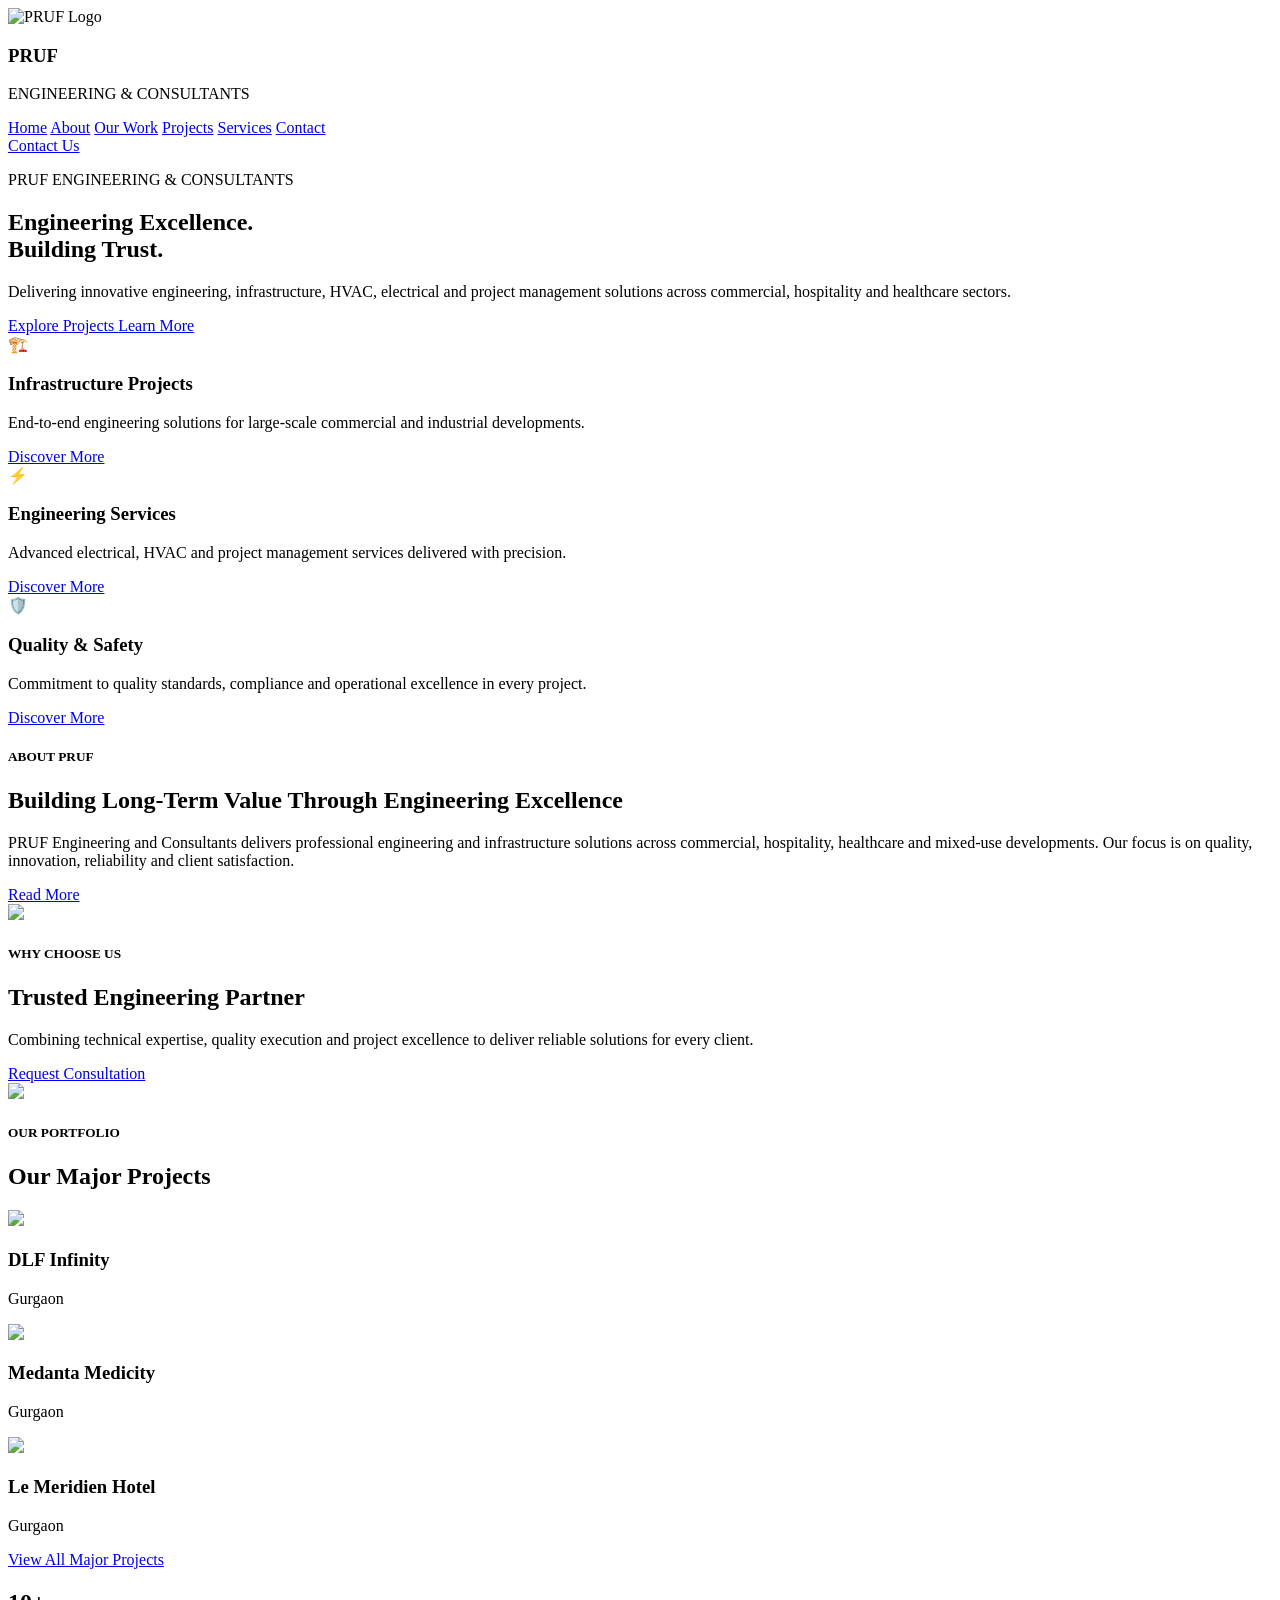
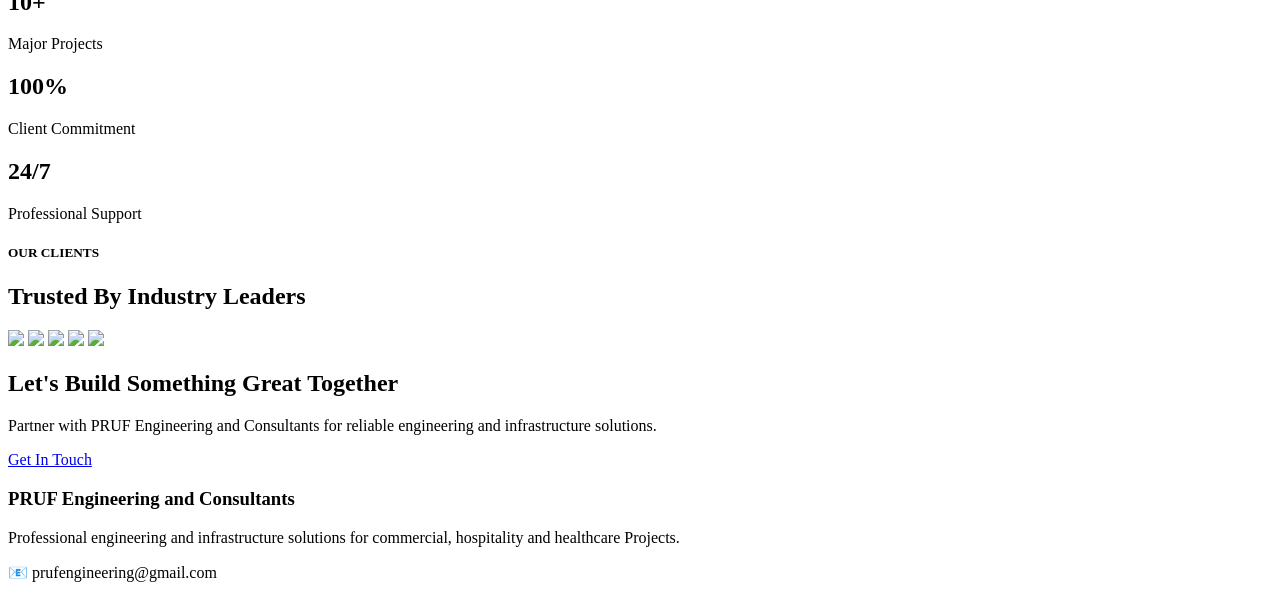
==== index.html @ b4ef23fe "Add files via upload" ====
<!DOCTYPE html>
<html lang="en">

<head>
<meta charset="UTF-8">
<meta name="viewport" content="width=device-width, initial-scale=1.0">

<title>PRUF Engineering and Consultants</title>

<link rel="stylesheet" href="css/style.css">
<link rel="preconnect" href="https://fonts.googleapis.com">
<link rel="preconnect" href="https://fonts.gstatic.com" crossorigin>

<link href="https://fonts.googleapis.com/css2?family=Poppins:wght@300;400;500;600;700;800&display=swap" rel="stylesheet">

</head>

<body>

<!-- ==========================
NAVBAR
=========================== -->

<header>

<div class="logo">

<img src="images/logo.png" alt="PRUF Logo">

<div class="logo-text">

<h3>PRUF</h3>

<p>ENGINEERING & CONSULTANTS</p>

</div>

</div>

<nav>

<a href="index.html">Home</a>

<a href="about.html">About</a>

<a href="our-work.html">Our Work</a>

<a href="Projects.html">Projects</a>

<a href="services.html">Services</a>

<a href="contact.html">Contact</a>

</nav>

<a href="contact.html" class="nav-btn">
Contact Us
</a>

</header>

<!-- ==========================
HERO
=========================== -->

<section class="hero">

<div class="hero-content">

<p class="hero-tag">
PRUF ENGINEERING & CONSULTANTS
</p>

<h1>

Engineering Excellence.<br>
Building Trust.

</h1>

<p class="hero-text">

Delivering innovative engineering, infrastructure,
HVAC, electrical and project management solutions
across commercial, hospitality and healthcare sectors.

</p>

<div class="hero-buttons">

<a href="Projects.html" class="btn">
Explore Projects
</a>

<a href="about.html" class="btn-outline">
Learn More
</a>

</div>

</div>

</section>

<!-- ==========================
FLOATING CARDS
=========================== -->

<section class="floating-services">

<div class="service-card">

<div class="icon-circle">
🏗️
</div>

<h3>Infrastructure Projects</h3>

<p>

End-to-end engineering solutions for large-scale
commercial and industrial developments.

</p>

<a href="services.html">
Discover More
</a>

</div>

<div class="service-card">

<div class="icon-circle">
⚡
</div>

<h3>Engineering Services</h3>

<p>

Advanced electrical, HVAC and project management
services delivered with precision.

</p>

<a href="services.html">
Discover More
</a>

</div>

<div class="service-card">

<div class="icon-circle">
🛡️
</div>

<h3>Quality & Safety</h3>

<p>

Commitment to quality standards, compliance
and operational excellence in every project.

</p>

<a href="services.html">
Discover More
</a>

</div>

</section>

<!-- ==========================
ABOUT SECTION
=========================== -->

<section class="about-home">

<div class="about-text">

<h5>
ABOUT PRUF
</h5>

<h2>

Building Long-Term Value Through
Engineering Excellence

</h2>

<p>

PRUF Engineering and Consultants delivers
professional engineering and infrastructure
solutions across commercial, hospitality,
healthcare and mixed-use developments.

Our focus is on quality, innovation,
reliability and client satisfaction.

</p>

<a href="about.html" class="btn">

Read More

</a>

</div>

<div class="about-image">

<img src="images/Projects/dlf-infinity.jpg">

</div>

</section>

<!-- ==========================
ESTIMATE SECTION
=========================== -->

<section class="estimate-section">

<div class="estimate-left">

<h5>
WHY CHOOSE US
</h5>

<h2>

Trusted Engineering
Partner

</h2>

<p>

Combining technical expertise, quality execution
and project excellence to deliver reliable solutions
for every client.

</p>

<a href="contact.html" class="btn">

Request Consultation

</a>

</div>

<div class="estimate-right">

<img src="images/estimate-section.jpg">

</div>

</section>

<!-- ==========================
Our Major Projects
=========================== -->

<section class="featured-Projects">

<div class="section-header">

<h5>
OUR PORTFOLIO
</h5>

<h2>

Our Major Projects

</h2>

</div>

<div class="project-grid">

<div class="project-card">

<img src="images/Projects/dlf-infinity.jpg">

<div class="project-content">

<h3>DLF Infinity</h3>

<p>Gurgaon</p>

</div>

</div>

<div class="project-card">

<img src="images/Projects/medanta.jpg">

<div class="project-content">

<h3>Medanta Medicity</h3>

<p>Gurgaon</p>

</div>

</div>

<div class="project-card">

<img src="images/Projects/le-meridien.jpg">

<div class="project-content">

<h3>Le Meridien Hotel</h3>

<p>Gurgaon</p>

</div>

</div>

</div>

<div class="center-btn">

<a href="Projects.html" class="btn">

View All Major Projects

</a>

</div>

</section>

<!-- ==========================
STATS
=========================== -->

<section class="stats">

<div class="stat-box">

<h2>10+</h2>

<p>
Major Projects
</p>

</div>

<div class="stat-box">

<h2>100%</h2>

<p>
Client Commitment
</p>

</div>

<div class="stat-box">

<h2>24/7</h2>

<p>
Professional Support
</p>

</div>

</section>

<!-- ==========================
CLIENTS
=========================== -->

<section class="clients">

<div class="section-header">

<h5>
OUR CLIENTS
</h5>

<h2>

Trusted By Industry Leaders

</h2>

</div>

<div class="client-logos">

<img src="images/clients/dlf.png">

<img src="images/clients/medanta.png">

<img src="images/clients/raheja.png">

<img src="images/clients/lalit.png">

<img src="images/clients/tvtoday.png">

</div>

</section>

<!-- ==========================
CONTACT CTA
=========================== -->

<section class="cta">

<h2>

Let's Build Something Great Together

</h2>

<p>

Partner with PRUF Engineering and Consultants
for reliable engineering and infrastructure solutions.

</p>

<a href="contact.html" class="btn">

Get In Touch

</a>

</section>

<!-- ==========================
FOOTER
=========================== -->

<footer>

<div class="footer-content">

<h3>
PRUF Engineering and Consultants
</h3>

<p>

Professional engineering and infrastructure
solutions for commercial, hospitality and
healthcare Projects.

</p>

<p>

📧 prufengineering@gmail.com

</p>

</div>

</footer>

<script src="js/script.js"></script>

</body>

</html>
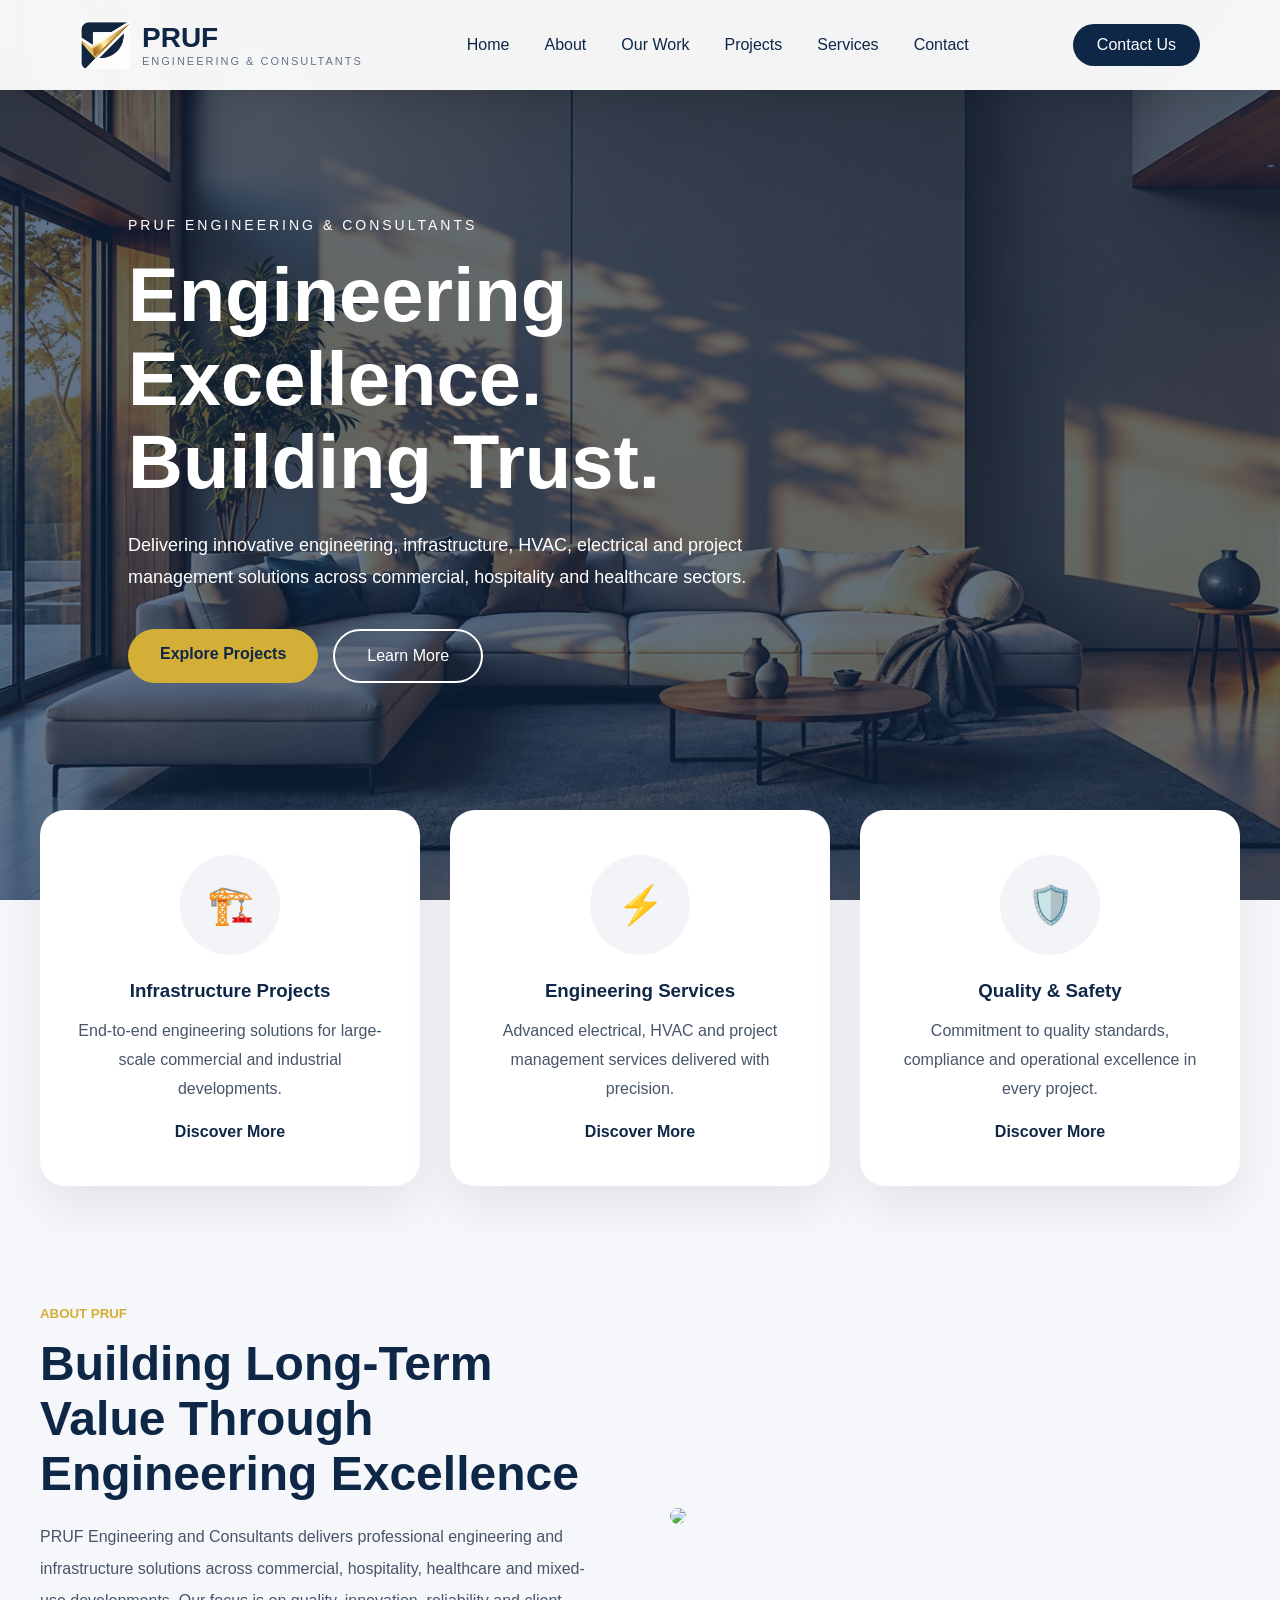
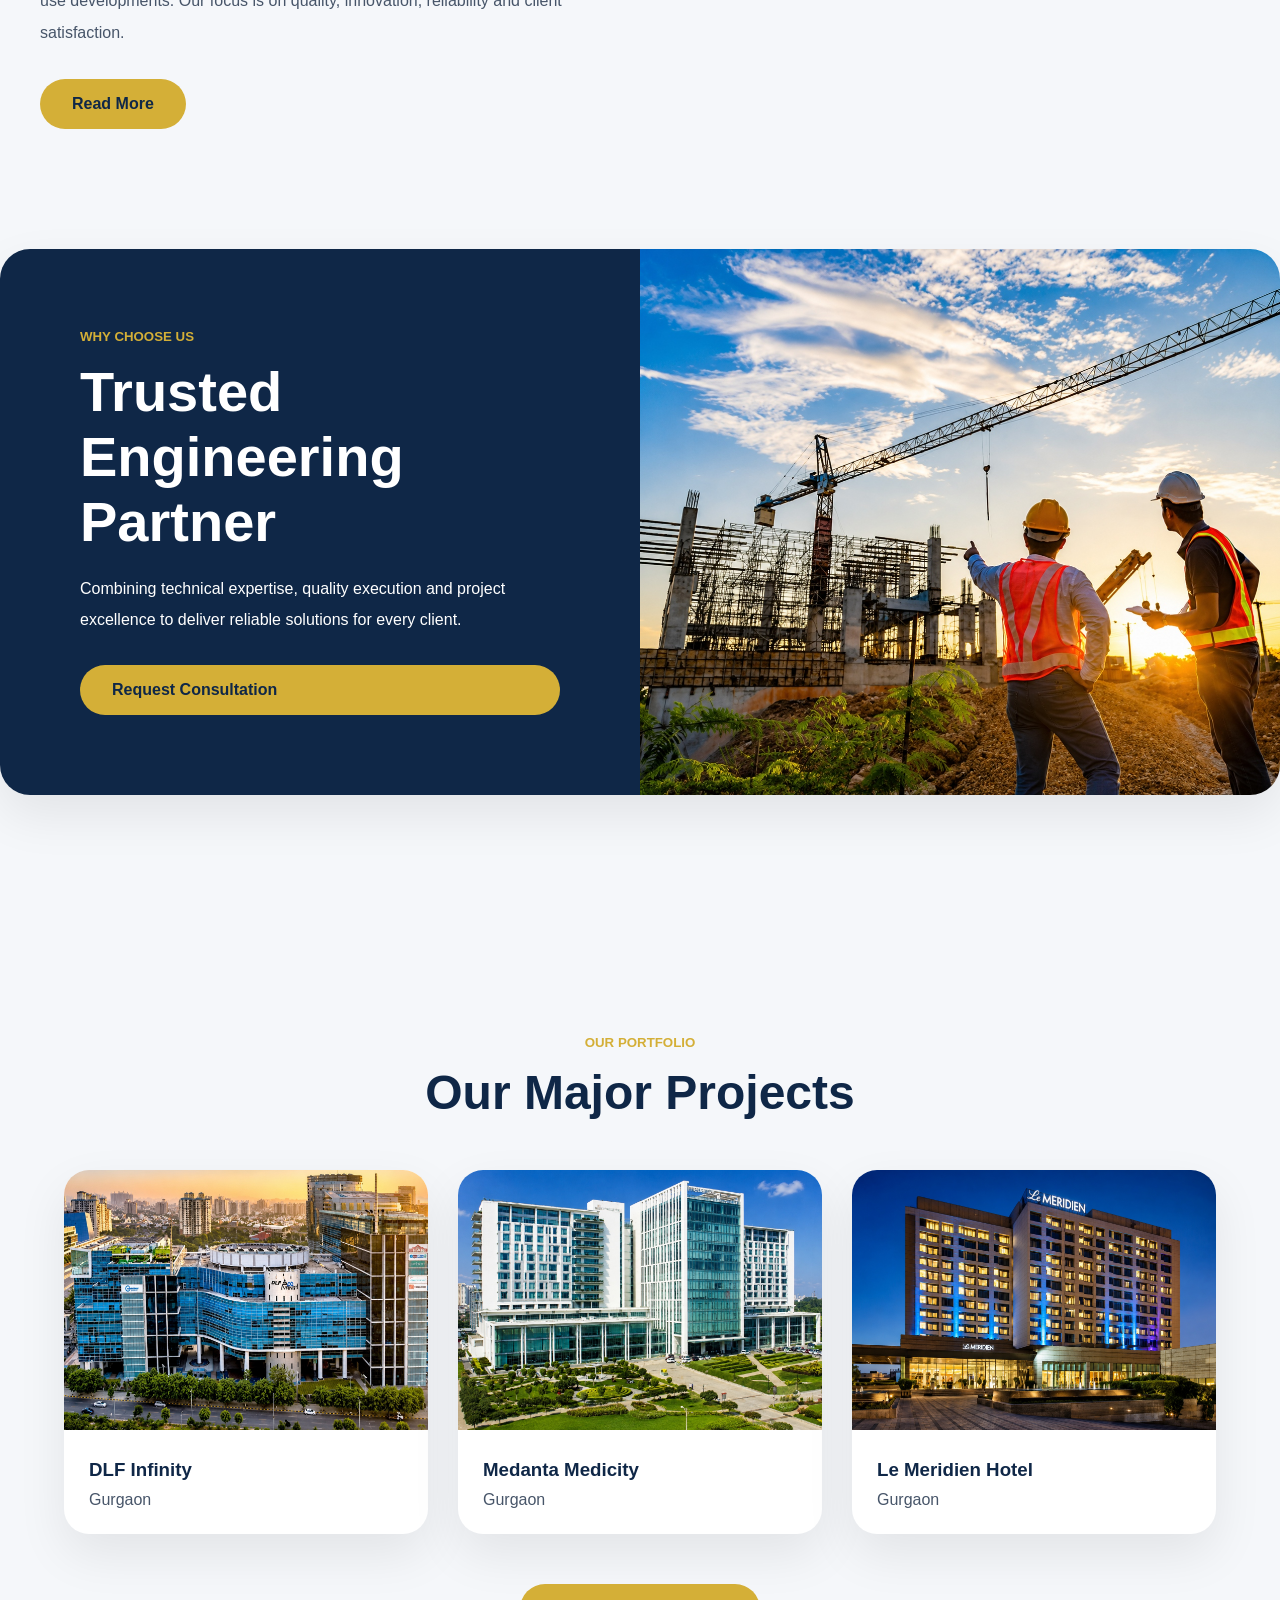
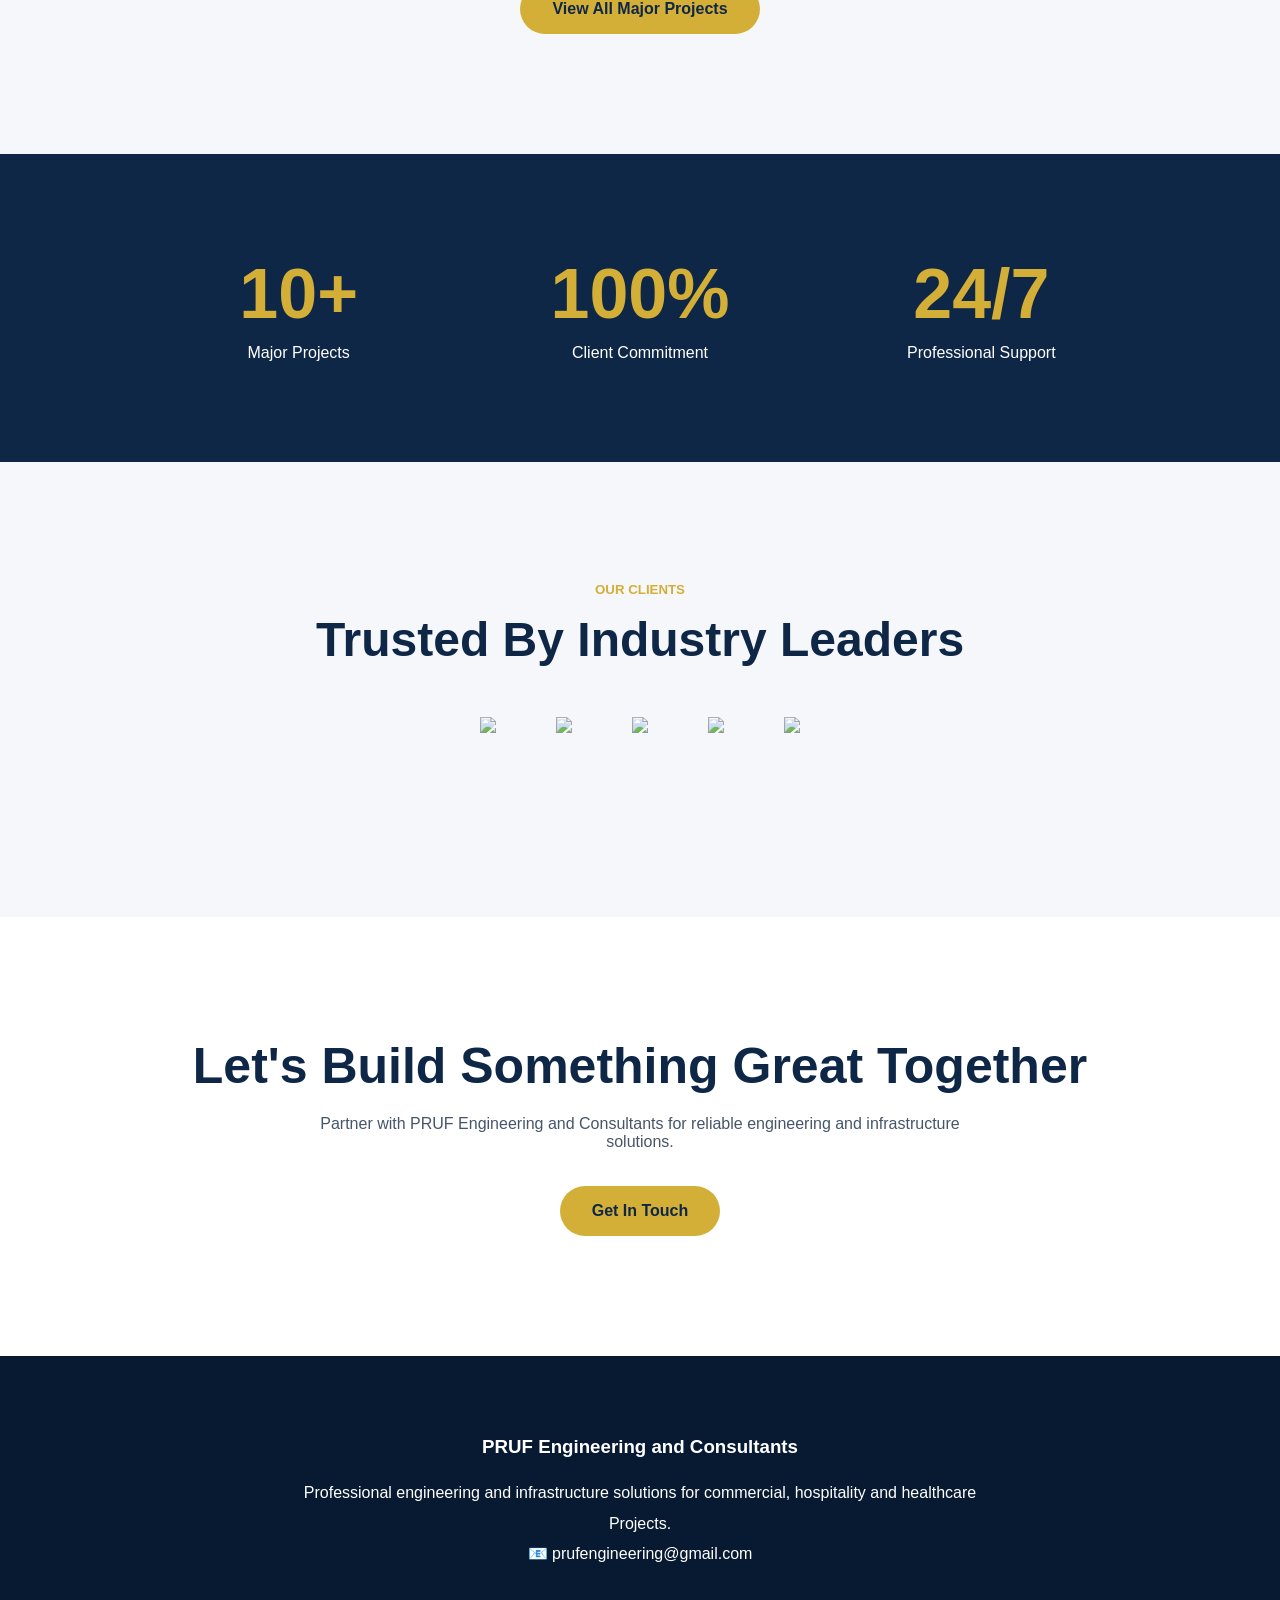
==== commit e2af0e22: "Add files via upload" ====
--- a/index.html
+++ b/index.html
@@ -45,7 +45,7 @@
 
 <a href="our-work.html">Our Work</a>
 
-<a href="Projects.html">Projects</a>
+<a href="projects.html">Projects</a>
 
 <a href="services.html">Services</a>
 
@@ -287,7 +287,7 @@
 
 <div class="project-card">
 
-<img src="images/Projects/dlf-infinity.jpg">
+<img src="images/projects/dlf-infinity.jpg">
 
 <div class="project-content">
 
@@ -301,7 +301,7 @@
 
 <div class="project-card">
 
-<img src="images/Projects/medanta.jpg">
+<img src="images/projects/medanta.jpg">
 
 <div class="project-content">
 
@@ -315,7 +315,7 @@
 
 <div class="project-card">
 
-<img src="images/Projects/le-meridien.jpg">
+<img src="images/projects/le-meridien.jpg">
 
 <div class="project-content">
 
@@ -331,7 +331,7 @@
 
 <div class="center-btn">
 
-<a href="Projects.html" class="btn">
+<a href="projects.html" class="btn">
 
 View All Major Projects
 
--- a/css/style.css
+++ b/css/style.css
@@ -0,0 +1,1041 @@
+/* =========================
+   GLOBAL
+========================= */
+
+*{
+margin:0;
+padding:0;
+box-sizing:border-box;
+font-family:'Poppins',sans-serif;
+}
+
+:root{
+
+--navy:#0F2747;
+--navy-light:#1A3B69;
+--gold:#D4AF37;
+--white:#ffffff;
+--light:#F5F7FA;
+--text:#475569;
+
+}
+
+html{
+scroll-behavior:smooth;
+}
+
+body{
+background:var(--light);
+overflow-x:hidden;
+color:var(--text);
+}
+
+/* =========================
+   HEADER
+========================= */
+
+header{
+
+position:fixed;
+
+top:0;
+left:0;
+
+width:100%;
+
+height:90px;
+
+display:flex;
+justify-content:space-between;
+align-items:center;
+
+padding:0 80px;
+
+background:rgba(255,255,255,.95);
+
+backdrop-filter:blur(15px);
+
+box-shadow:
+0 4px 20px rgba(0,0,0,.08);
+
+z-index:1000;
+}
+
+.logo{
+
+display:flex;
+align-items:center;
+gap:12px;
+}
+
+.logo img{
+
+width:55px;
+height:55px;
+
+object-fit:contain;
+}
+
+.logo-text{
+
+display:flex;
+flex-direction:column;
+
+line-height:1;
+}
+
+.logo-text h3{
+
+font-size:28px;
+
+font-weight:700;
+
+color:var(--navy);
+
+margin:0;
+}
+
+.logo-text p{
+
+font-size:11px;
+
+letter-spacing:2px;
+
+text-transform:uppercase;
+
+color:#64748B;
+
+margin-top:4px;
+}
+
+.logo img{
+
+width:50px;
+height:50px;
+
+object-fit:contain;
+}
+
+nav{
+
+display:flex;
+gap:35px;
+}
+
+nav a{
+
+text-decoration:none;
+
+color:var(--navy);
+
+font-weight:500;
+
+transition:.3s;
+}
+
+nav a:hover{
+
+color:var(--gold);
+}
+
+.nav-btn{
+
+background:var(--navy);
+
+color:white;
+
+padding:12px 24px;
+
+border-radius:50px;
+
+text-decoration:none;
+}
+
+/* =========================
+   HERO
+========================= */
+
+.hero{
+
+height:100vh;
+
+background:
+linear-gradient(
+rgba(15,39,71,.65),
+rgba(15,39,71,.65)
+),
+url('../images/hero.jpg');
+
+background-size:cover;
+background-position:center;
+
+display:flex;
+align-items:center;
+
+padding:0 10%;
+}
+
+.hero-content{
+
+max-width:700px;
+
+color:white;
+}
+
+.hero-tag{
+
+letter-spacing:3px;
+
+font-size:14px;
+
+margin-bottom:20px;
+}
+
+.hero h1{
+
+font-size:76px;
+
+line-height:1.1;
+
+margin-bottom:25px;
+}
+
+.hero-text{
+
+font-size:18px;
+
+line-height:1.8;
+
+margin-bottom:35px;
+}
+
+.hero-buttons{
+
+display:flex;
+gap:15px;
+}
+
+.btn{
+
+display:inline-block;
+
+background:var(--gold);
+
+color:var(--navy);
+
+padding:16px 32px;
+
+border-radius:50px;
+
+font-weight:600;
+
+text-decoration:none;
+
+transition:.3s;
+}
+
+.btn:hover{
+
+transform:translateY(-4px);
+}
+
+.btn-outline{
+
+display:inline-block;
+
+border:2px solid white;
+
+padding:16px 32px;
+
+border-radius:50px;
+
+text-decoration:none;
+
+color:white;
+}
+
+/* =========================
+   FLOATING CARDS
+========================= */
+
+.floating-services{
+
+max-width:1300px;
+
+margin:auto;
+
+margin-top:-90px;
+
+display:grid;
+
+grid-template-columns:
+repeat(3,1fr);
+
+gap:30px;
+
+padding:0 40px;
+
+position:relative;
+z-index:100;
+}
+
+.service-card{
+
+background:white;
+
+padding:45px 35px;
+
+border-radius:25px;
+
+text-align:center;
+
+box-shadow:
+0 20px 50px rgba(0,0,0,.08);
+
+transition:.3s;
+}
+
+.service-card:hover{
+
+transform:translateY(-10px);
+}
+
+.icon-circle{
+
+width:100px;
+height:100px;
+
+border-radius:50%;
+
+background:#F2F4F7;
+
+display:flex;
+justify-content:center;
+align-items:center;
+
+font-size:38px;
+
+margin:auto;
+
+margin-bottom:25px;
+}
+
+.service-card h3{
+
+color:var(--navy);
+
+margin-bottom:15px;
+}
+
+.service-card p{
+
+line-height:1.8;
+}
+
+.service-card a{
+
+display:inline-block;
+
+margin-top:20px;
+
+color:var(--navy);
+
+text-decoration:none;
+
+font-weight:600;
+}
+
+/* =========================
+   ABOUT HOME
+========================= */
+
+.about-home{
+
+max-width:1300px;
+
+margin:120px auto;
+
+display:grid;
+
+grid-template-columns:
+1fr 1fr;
+
+gap:60px;
+
+align-items:center;
+
+padding:0 40px;
+}
+
+.about-image img{
+
+width:100%;
+
+border-radius:25px;
+
+box-shadow:
+0 20px 50px rgba(0,0,0,.08);
+}
+
+.about-text h5{
+
+color:var(--gold);
+
+margin-bottom:15px;
+}
+
+.about-text h2{
+
+font-size:48px;
+
+color:var(--navy);
+
+margin-bottom:20px;
+}
+
+.about-text p{
+
+line-height:2;
+
+margin-bottom:30px;
+}
+
+/* =========================
+   ESTIMATE SECTION
+========================= */
+
+.estimate-section{
+
+max-width:1300px;
+
+margin:120px auto;
+
+display:grid;
+
+grid-template-columns:
+1fr 1fr;
+
+overflow:hidden;
+
+border-radius:30px;
+
+box-shadow:
+0 20px 50px rgba(0,0,0,.08);
+}
+
+.estimate-left{
+
+background:var(--navy);
+
+padding:80px;
+
+color:white;
+
+display:flex;
+
+flex-direction:column;
+
+justify-content:center;
+}
+
+.estimate-left h5{
+
+color:var(--gold);
+
+margin-bottom:15px;
+}
+
+.estimate-left h2{
+
+font-size:56px;
+
+margin-bottom:20px;
+}
+
+.estimate-left p{
+
+line-height:1.9;
+
+margin-bottom:30px;
+}
+
+.estimate-right img{
+
+width:100%;
+height:100%;
+
+object-fit:cover;
+
+display:block;
+}
+
+/* =========================
+   SECTION HEADER
+========================= */
+
+.section-header{
+
+text-align:center;
+
+margin-bottom:50px;
+}
+
+.section-header h5{
+
+color:var(--gold);
+
+margin-bottom:15px;
+}
+
+.section-header h2{
+
+font-size:48px;
+
+color:var(--navy);
+}
+
+/* =========================
+   Projects
+========================= */
+
+.featured-Projects{
+
+padding:120px 5%;
+}
+
+.project-grid{
+
+display:grid;
+
+grid-template-columns:
+repeat(3,1fr);
+
+gap:30px;
+}
+
+.project-card{
+
+background:white;
+
+border-radius:25px;
+
+overflow:hidden;
+
+box-shadow:
+0 20px 50px rgba(0,0,0,.08);
+
+transition:.3s;
+}
+
+.project-card:hover{
+
+transform:translateY(-10px);
+}
+
+.project-card img{
+
+width:100%;
+height:260px;
+
+object-fit:cover;
+}
+
+.project-content{
+
+padding:25px;
+}
+
+.project-content h3{
+
+color:var(--navy);
+
+margin-bottom:10px;
+}
+
+.center-btn{
+
+text-align:center;
+
+margin-top:50px;
+}
+
+/* =========================
+   STATS
+========================= */
+
+.stats{
+
+background:var(--navy);
+
+padding:100px 10%;
+
+display:grid;
+
+grid-template-columns:
+repeat(3,1fr);
+
+text-align:center;
+}
+
+.stat-box h2{
+
+font-size:70px;
+
+color:var(--gold);
+
+margin-bottom:10px;
+}
+
+.stat-box p{
+
+color:white;
+}
+
+/* =========================
+   CLIENTS
+========================= */
+
+.clients{
+
+padding:120px 5%;
+}
+
+.client-logos{
+
+display:flex;
+
+justify-content:center;
+align-items:center;
+gap:60px;
+
+flex-wrap:wrap;
+}
+
+.client-logos img{
+
+height:80px;
+
+opacity:.85;
+
+transition:.3s;
+}
+
+.client-logos img:hover{
+
+opacity:1;
+}
+
+/* =========================
+   CTA
+========================= */
+
+.cta{
+
+background:white;
+
+padding:120px 20px;
+
+text-align:center;
+}
+
+.cta h2{
+
+font-size:50px;
+
+color:var(--navy);
+
+margin-bottom:20px;
+}
+
+.cta p{
+
+max-width:700px;
+
+margin:auto;
+
+margin-bottom:35px;
+}
+
+/* =========================
+   FOOTER
+========================= */
+
+footer{
+
+background:#081A32;
+
+padding:80px 20px;
+
+color:white;
+
+text-align:center;
+}
+
+.footer-content{
+
+max-width:700px;
+
+margin:auto;
+}
+
+.footer-content h3{
+
+margin-bottom:20px;
+}
+
+.footer-content p{
+
+line-height:1.9;
+}
+
+/* =========================
+   RESPONSIVE
+========================= */
+
+@media(max-width:992px){
+
+.hero h1{
+font-size:52px;
+}
+
+.floating-services{
+grid-template-columns:1fr;
+}
+
+.about-home{
+grid-template-columns:1fr;
+}
+
+.estimate-section{
+grid-template-columns:1fr;
+}
+
+.project-grid{
+grid-template-columns:1fr;
+}
+
+.stats{
+grid-template-columns:1fr;
+gap:40px;
+}
+
+header{
+padding:0 20px;
+}
+
+nav{
+display:none;
+}
+
+}
+
+@media(max-width:768px){
+
+.hero{
+padding:0 25px;
+}
+
+.hero-buttons{
+flex-direction:column;
+}
+
+.hero h1{
+font-size:42px;
+}
+
+.section-header h2{
+font-size:36px;
+}
+
+.about-text h2{
+font-size:36px;
+}
+
+.estimate-left h2{
+font-size:40px;
+}
+
+.cta h2{
+font-size:38px;
+}
+
+}
+/* ==========================
+OUR WORK PAGE
+========================== */
+
+.work-hero{
+
+height:450px;
+
+background:
+linear-gradient(
+rgba(15,39,71,.85),
+rgba(15,39,71,.85)
+),
+url('../images/hero.jpg');
+
+background-size:cover;
+background-position:center;
+
+display:flex;
+justify-content:center;
+align-items:center;
+
+text-align:center;
+
+padding:20px;
+}
+
+.work-hero-content{
+
+max-width:800px;
+
+color:white;
+}
+
+.work-hero-content h5{
+
+color:var(--gold);
+
+letter-spacing:3px;
+
+margin-bottom:15px;
+}
+
+.work-hero-content h1{
+
+font-size:60px;
+
+margin-bottom:20px;
+}
+
+.work-hero-content p{
+
+line-height:1.8;
+}
+
+.category-grid{
+
+padding:100px 8%;
+
+display:grid;
+
+grid-template-columns:
+repeat(auto-fit,minmax(320px,1fr));
+
+gap:30px;
+}
+
+.category-card{
+
+background:white;
+
+padding:45px;
+
+border-radius:25px;
+
+box-shadow:
+0 15px 40px rgba(0,0,0,.08);
+
+text-decoration:none;
+
+transition:.3s;
+
+position:relative;
+
+overflow:hidden;
+}
+
+.category-card:hover{
+
+transform:translateY(-10px);
+}
+
+.category-card::before{
+
+content:"";
+
+position:absolute;
+
+top:0;
+left:0;
+
+width:100%;
+height:5px;
+
+background:var(--gold);
+}
+
+.category-card h3{
+
+font-size:28px;
+
+color:var(--navy);
+
+margin-bottom:15px;
+}
+
+.category-card p{
+
+color:#64748B;
+
+margin-bottom:25px;
+}
+
+.category-card span{
+
+color:var(--navy);
+
+font-weight:600;
+}
+/* ==========================
+NETFLIX PROJECT CARDS
+========================== */
+
+.project-showcase{
+
+padding:100px 8%;
+
+display:grid;
+
+grid-template-columns:
+repeat(auto-fit,minmax(350px,1fr));
+
+gap:35px;
+}
+
+.showcase-card{
+
+background:white;
+
+border-radius:25px;
+
+overflow:hidden;
+
+box-shadow:
+0 20px 50px rgba(0,0,0,.08);
+
+transition:.4s;
+
+cursor:pointer;
+}
+
+.showcase-card:hover{
+
+transform:
+translateY(-10px)
+scale(1.02);
+}
+
+.showcase-image{
+
+height:280px;
+
+overflow:hidden;
+}
+
+.showcase-image img{
+
+width:100%;
+height:100%;
+
+object-fit:cover;
+
+transition:1s;
+}
+
+.showcase-card:hover img{
+
+transform:scale(1.1);
+}
+
+.showcase-title{
+
+padding:25px;
+
+background:var(--navy);
+
+color:white;
+
+font-size:22px;
+
+font-weight:600;
+
+text-align:center;
+}
+.project-showcase{
+
+padding:100px 8%;
+
+display:grid;
+
+grid-template-columns:
+repeat(auto-fit,minmax(320px,1fr));
+
+gap:30px;
+}
+
+.showcase-card{
+
+background:white;
+
+border-radius:20px;
+
+overflow:hidden;
+
+text-decoration:none;
+
+box-shadow:
+0 15px 40px rgba(0,0,0,.08);
+
+transition:.4s;
+}
+
+.showcase-card:hover{
+
+transform:
+translateY(-10px)
+scale(1.02);
+}
+
+.showcase-image{
+
+height:260px;
+
+overflow:hidden;
+}
+
+.showcase-image img{
+
+width:100%;
+height:100%;
+
+object-fit:cover;
+
+transition:1s;
+}
+
+.showcase-card:hover img{
+
+transform:scale(1.1);
+}
+
+.showcase-title{
+
+background:var(--navy);
+
+color:white;
+
+padding:20px;
+
+font-weight:600;
+
+text-align:center;
+
+font-size:18px;
+}
+.work-hero{
+
+margin-top:90px;
+}
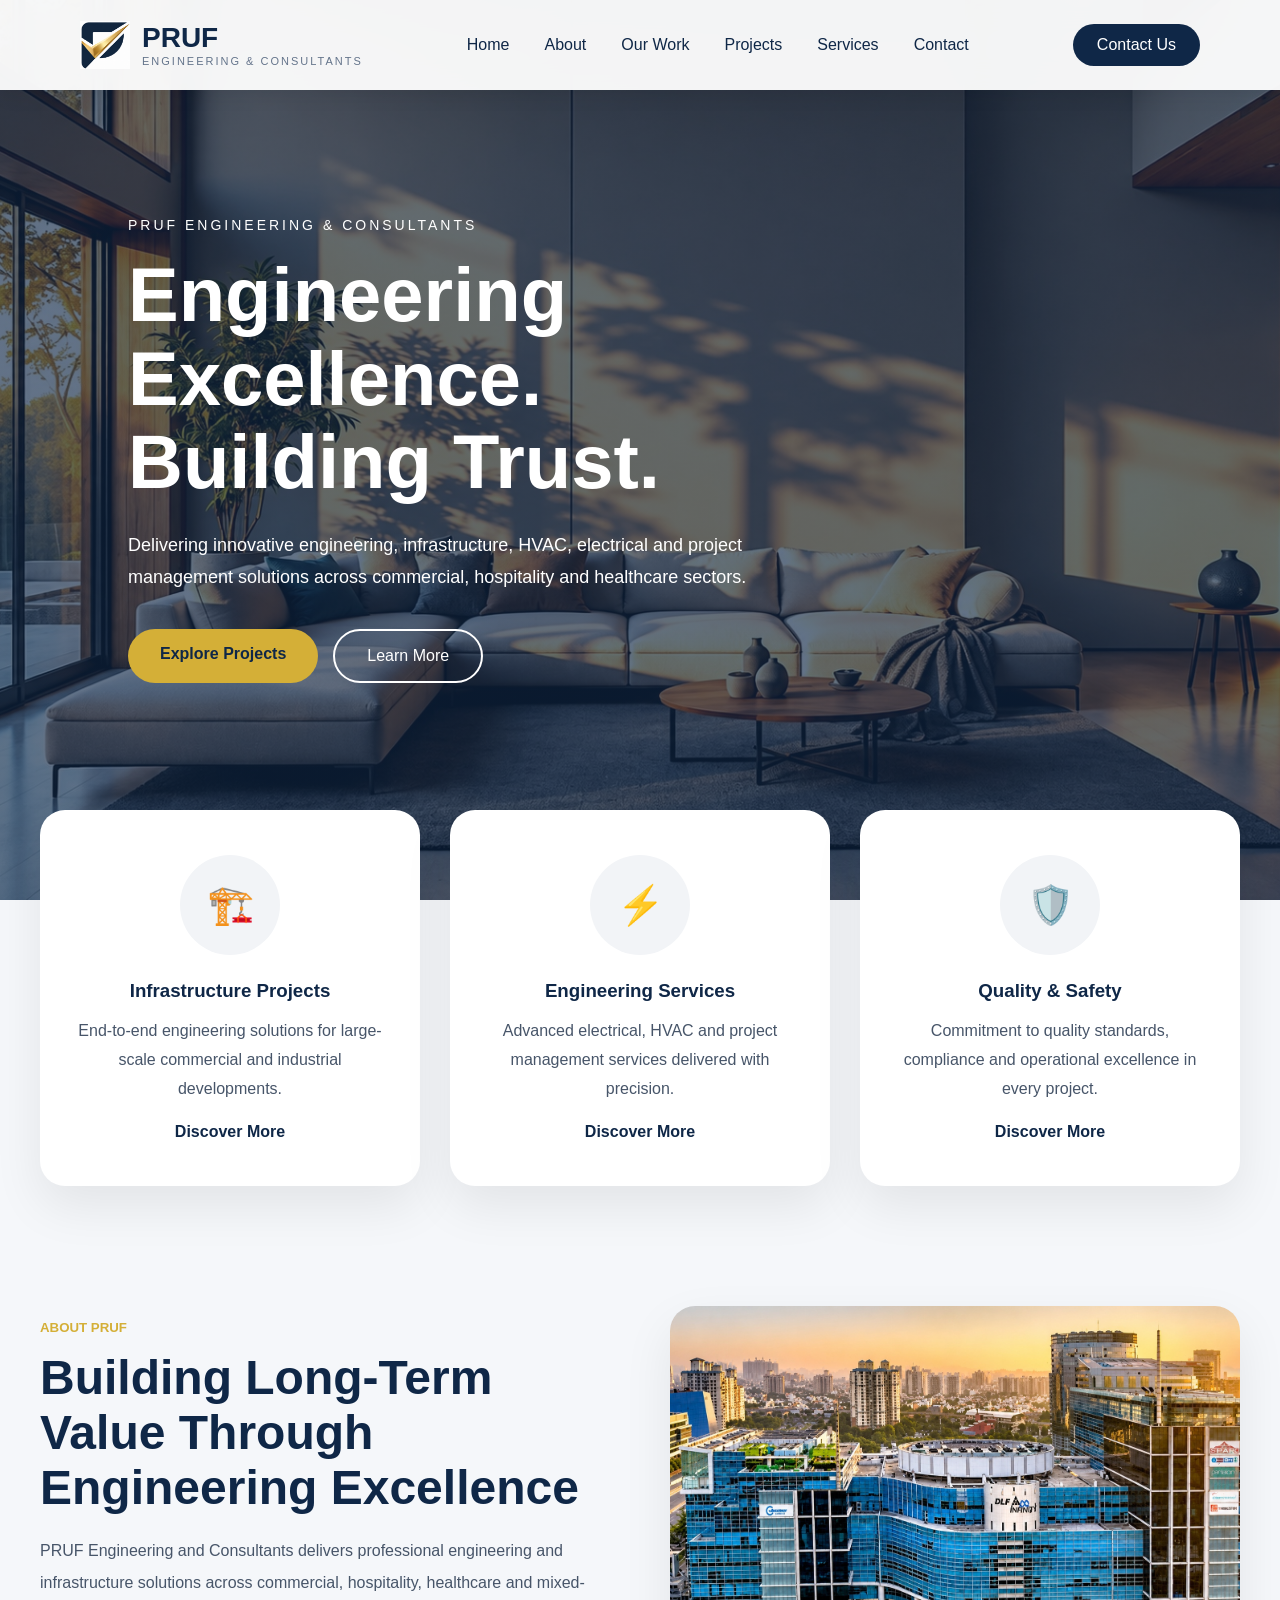
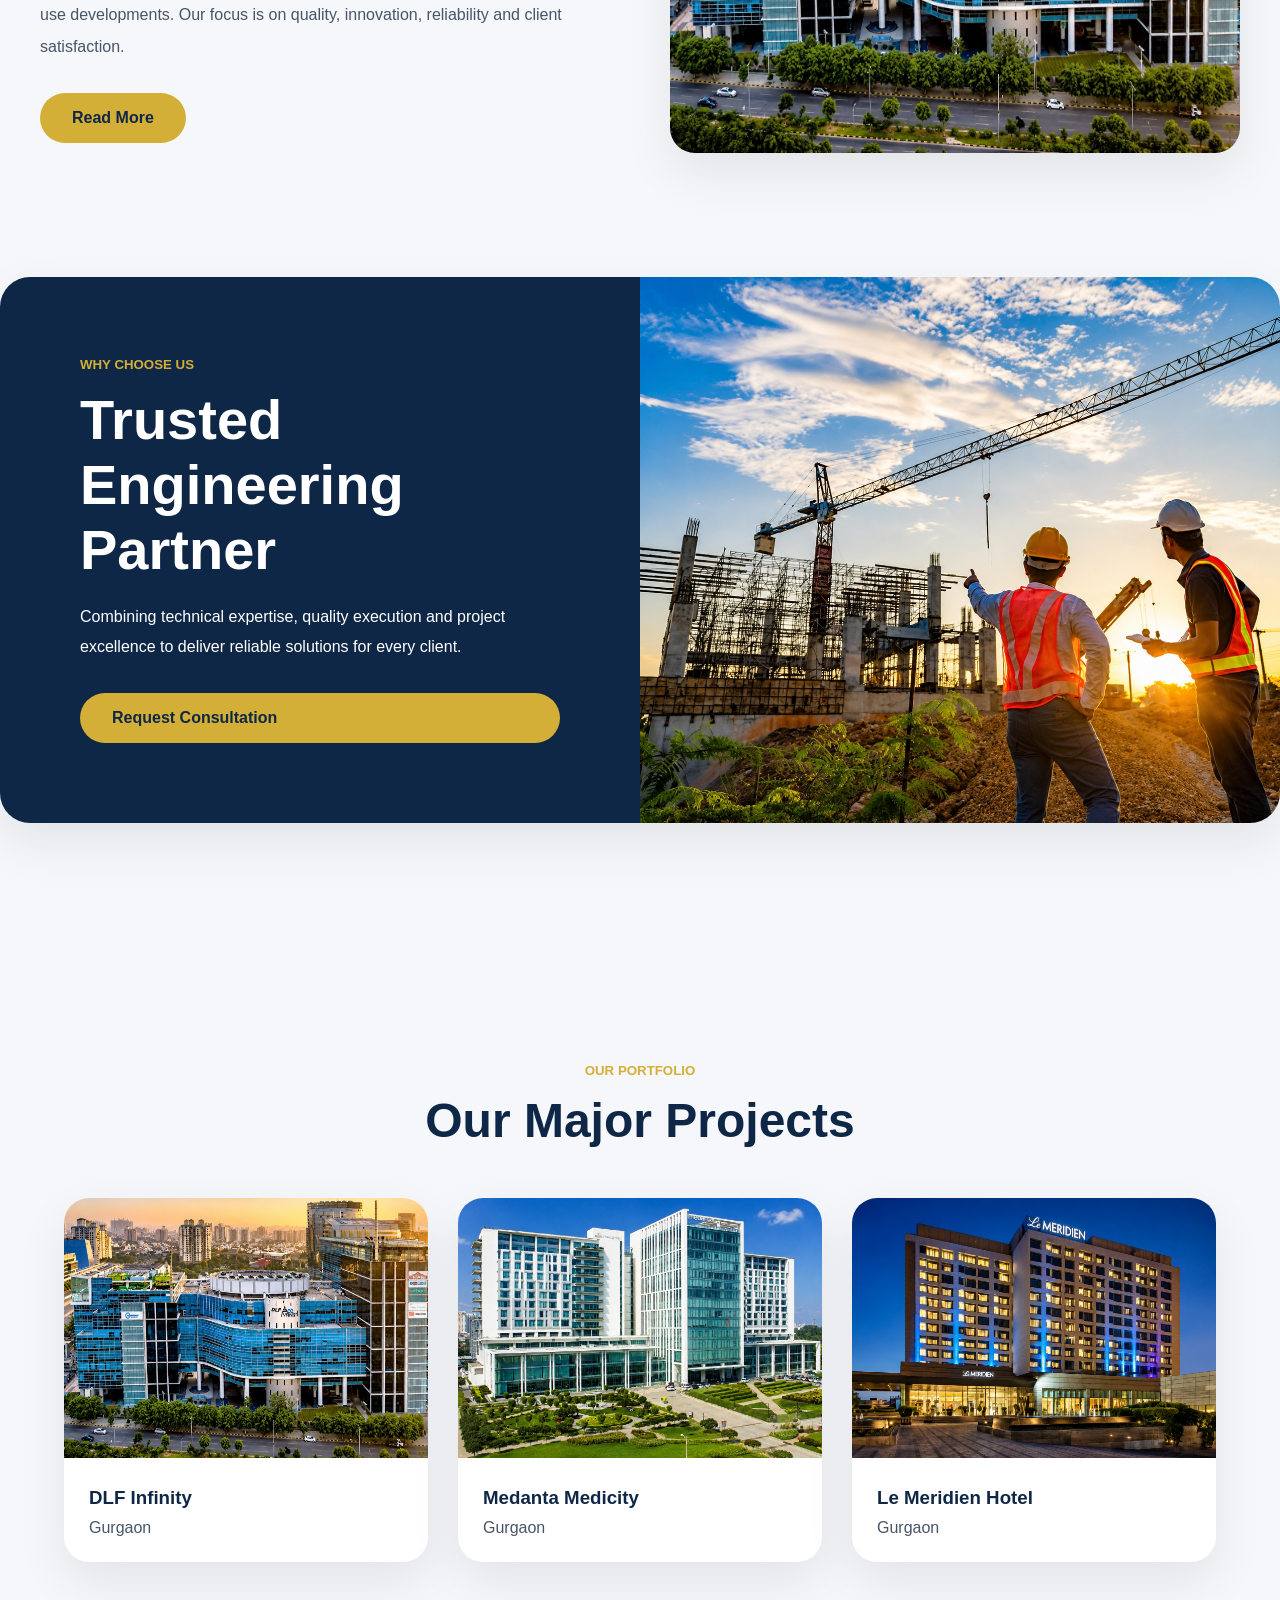
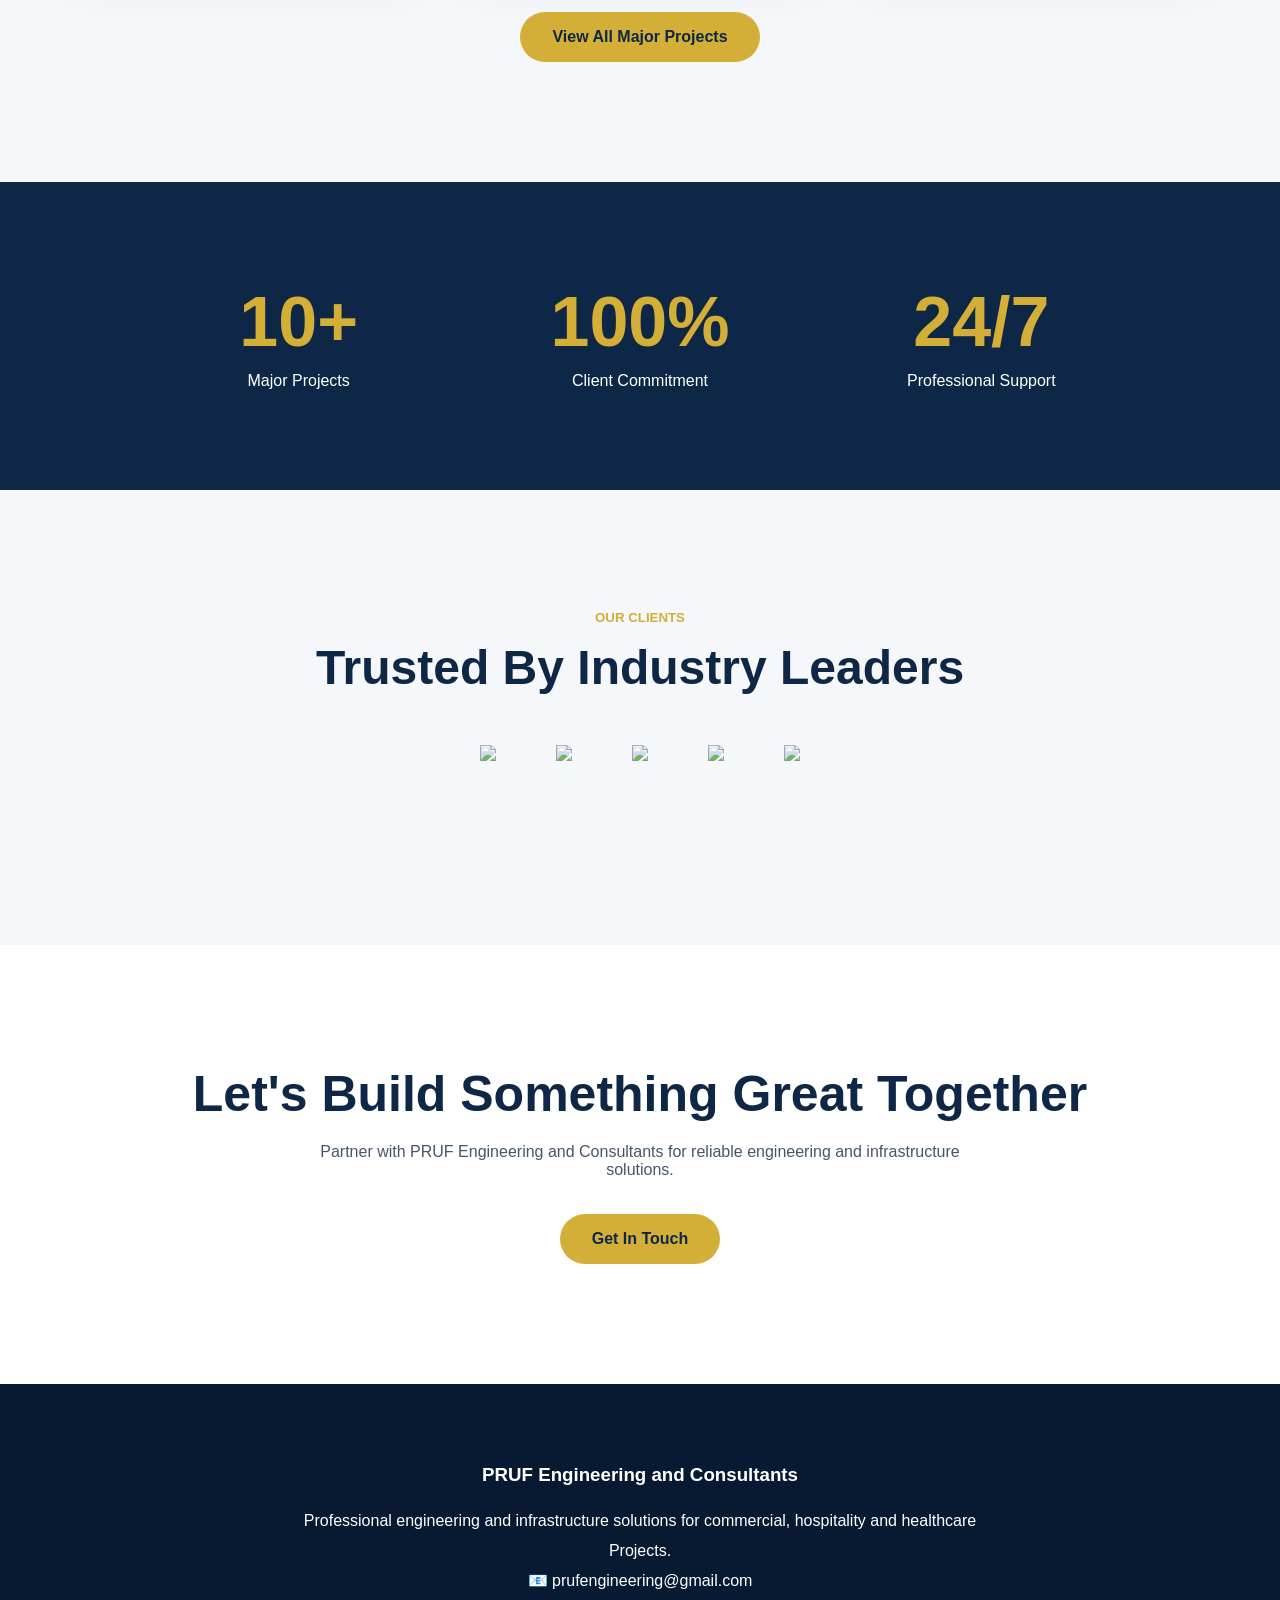
==== commit 973497ca: "Add files via upload" ====
--- a/index.html
+++ b/index.html
@@ -214,7 +214,7 @@
 
 <div class="about-image">
 
-<img src="images/Projects/dlf-infinity.jpg">
+<img src="images/projects/dlf-infinity.jpg">
 
 </div>
 
